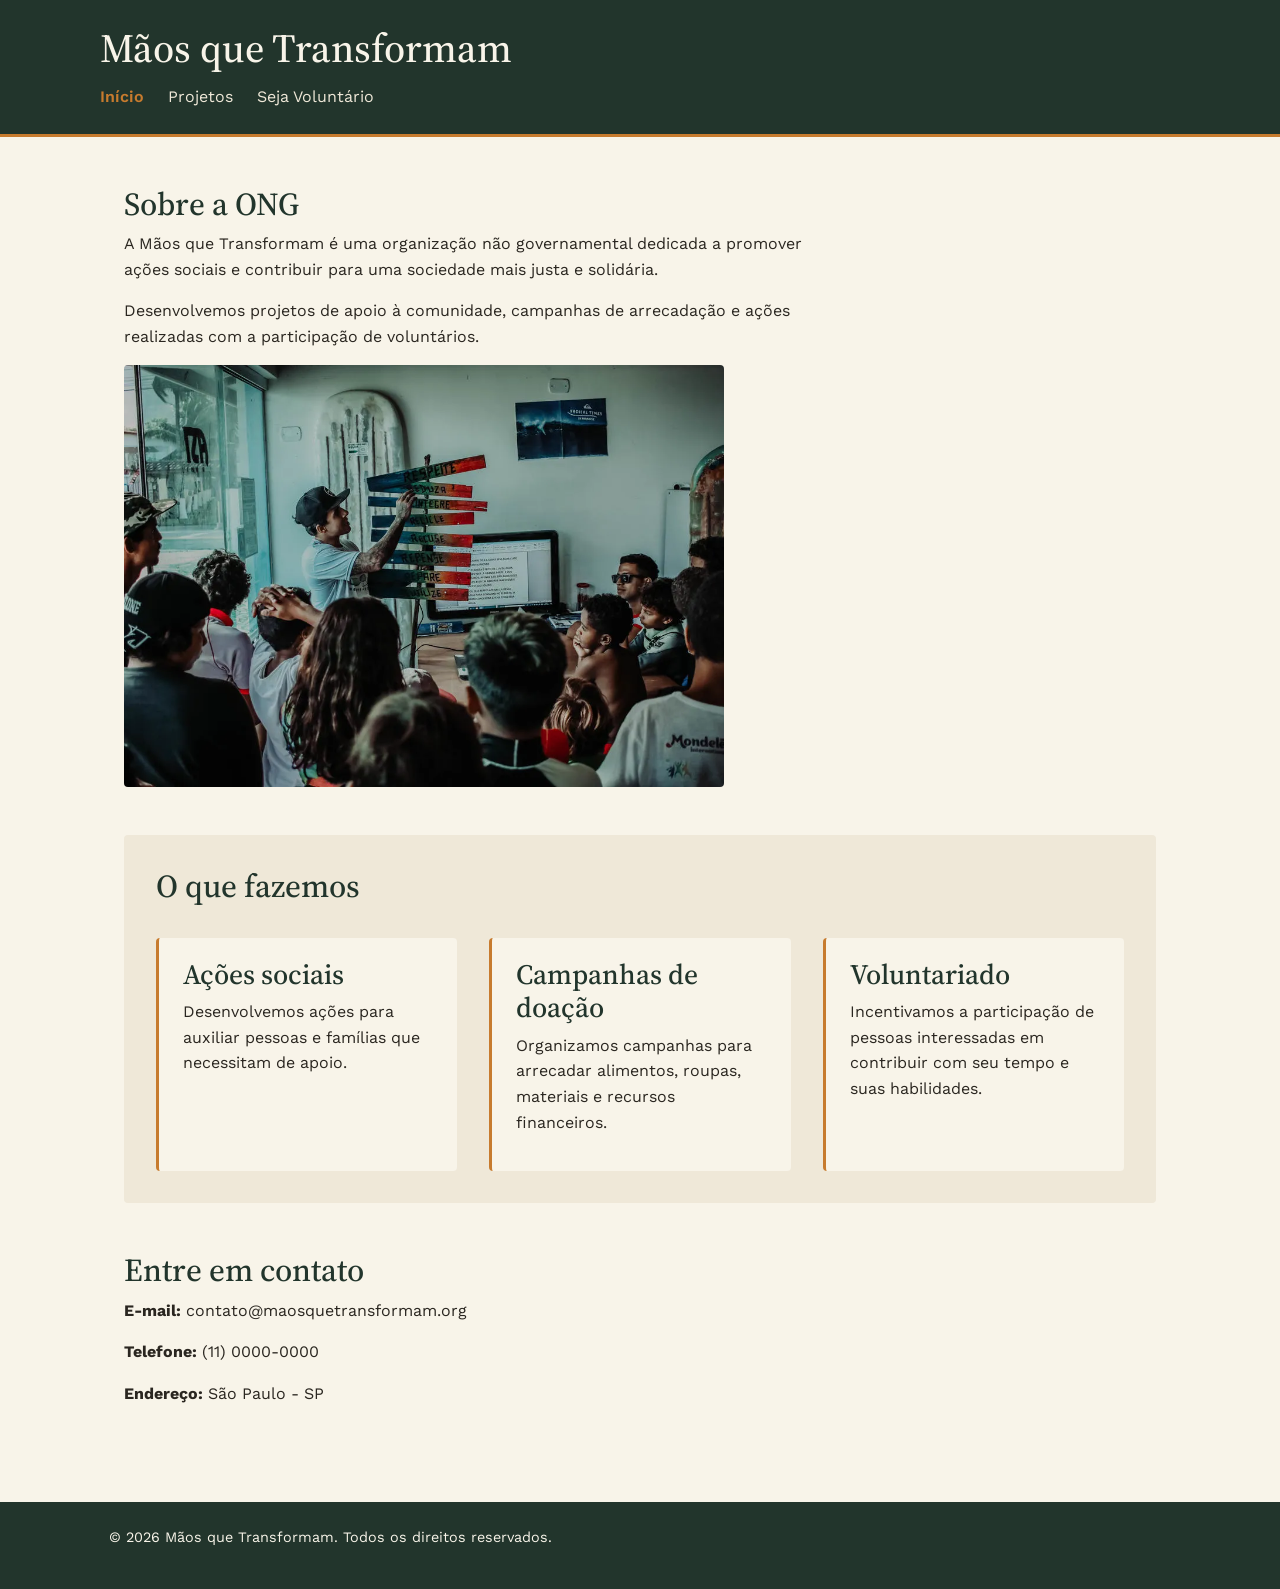
==== index.html @ f67aa786 "chore: cria estrutura inicial do projeto" ====
<!DOCTYPE html>
<html lang="pt-BR">

<head>
    <meta charset="UTF-8">
    <meta name="viewport" content="width=device-width, initial-scale=1.0">
    <link rel="stylesheet" href="https://cdn.jsdelivr.net/npm/bootstrap@5.3.3/dist/css/bootstrap.min.css">
    <link rel="stylesheet" href="css/style.css">
    <title>Mãos que Transformam</title>
</head>

<body>

    <header>
        <h1>Mãos que Transformam</h1>

        <nav aria-label="Menu principal">
            <input type="checkbox" id="menu-toggle" class="menu-toggle">
            <label for="menu-toggle" class="menu-btn" aria-label="Abrir menu">&#9776;</label>

            <div class="menu-links">
                <button class="nav-link active" data-page="inicio" type="button">Início</button>
                <button class="nav-link" data-page="projetos" type="button">Projetos</button>
                <button class="nav-link" data-page="cadastro" type="button">Seja Voluntário</button>
            </div>
        </nav>
    </header>

    <main id="app" aria-live="polite"></main>

    <footer>
        <p>&copy; 2026 Mãos que Transformam. Todos os direitos reservados.</p>
    </footer>

    <script src="https://cdn.jsdelivr.net/npm/bootstrap@5.3.3/dist/js/bootstrap.bundle.min.js"></script>
    <script src="js/script.js"></script>
</body>

</html>
---- css/style.css ----
@import url('https://fonts.googleapis.com/css2?family=Source+Serif+4:wght@600;700&family=Work+Sans:wght@400;500&display=swap');

:root {
    --verde: #22352C;
    --ambar: #C77B2E;
    --areia: #EFE8D8;
    --areia-clara: #F8F4E9;
    --texto: #2A2620;
    --grid-cols: 12;
}

* {
    box-sizing: border-box;
}

body {
    display: grid;
    grid-template-rows: auto 1fr auto;
    min-height: 100vh;
    margin: 0;
    font-family: "Work Sans", sans-serif;
    line-height: 1.6;
    color: var(--texto);
    background-color: var(--areia-clara);
}

img { max-width: 100%; border-radius: 4px; }

h1, h2, h3 { font-family: "Source Serif 4", Georgia, serif; color: var(--verde); }
p { max-width: 68ch; }

header, footer { background-color: var(--verde); color: var(--areia-clara); padding: 1.5rem; }
header { border-bottom: 3px solid var(--ambar); }

header h1 { color: var(--areia-clara); max-width: 1080px; margin: 0 auto 0.75rem; }

nav {
    display: flex;
    flex-wrap: wrap;
    align-items: center;
    gap: 1.5rem;
    max-width: 1080px;
    margin: 0 auto;
}

.nav-link {
    background: transparent;
    border: none;
    color: var(--areia);
    font: inherit;
    cursor: pointer;
    padding: 0;
    text-decoration: none;
}

.nav-link:hover,
.nav-link:focus-visible,
.nav-link.active { color: var(--ambar); }

.menu-toggle { display: none; }
.menu-btn { display: none; font-size: 1.5rem; line-height: 1; color: var(--areia-clara); cursor: pointer; }
.menu-links { display: flex; flex-wrap: wrap; gap: 1.5rem; }

@media (max-width: 767px) {
    .menu-btn { display: block; margin-left: auto; }
    .menu-links { display: none; flex-direction: column; width: 100%; }
    .menu-toggle:checked ~ .menu-links { display: flex; }
}

main {
    max-width: 1080px;
    width: 100%;
    margin: 0 auto;
    padding: 3rem 1.5rem;
}

section { margin-bottom: 3rem; }

#objetivos,
#doacoes,
#voluntariado {
    display: grid;
    grid-template-columns: repeat(var(--grid-cols), 1fr);
    gap: 1.5rem;
}

#objetivos article, #doacoes article, #voluntariado article { grid-column: span 12; }

@media (min-width: 480px) {
    #objetivos, #doacoes, #voluntariado { gap: 1.75rem; }
}

@media (min-width: 768px) {
    #objetivos article, #doacoes article, #voluntariado article { grid-column: span 6; }
}

@media (min-width: 1024px) {
    #objetivos article, #doacoes article, #voluntariado article { grid-column: span 4; }
}

@media (min-width: 1280px) {
    #objetivos, #doacoes, #voluntariado { gap: 2rem; }
}

@media (min-width: 1536px) {
    main { max-width: 1280px; }
}

#objetivos { background-color: var(--areia); padding: 2rem; border-radius: 4px; }

#objetivos h2, #doacoes h2, #voluntariado h2 { grid-column: 1 / -1; margin: 0; }

article { background-color: var(--areia-clara); border-left: 3px solid var(--ambar); border-radius: 4px; padding: 1.25rem 1.5rem; }
article h3 { margin-top: 0; }
article ul { margin: 0; padding-left: 1.25rem; }
article li { margin-bottom: 0.25rem; }
article a { color: var(--ambar); font-weight: 500; }
footer { text-align: center; font-size: 0.9rem; }

.grid-12 { display: grid; grid-template-columns: repeat(var(--grid-cols), 1fr); gap: 1.5rem; }

.col-1 { grid-column: span 1; }
.col-2 { grid-column: span 2; }
.col-3 { grid-column: span 3; }
.col-4 { grid-column: span 4; }
.col-5 { grid-column: span 5; }
.col-6 { grid-column: span 6; }
.col-7 { grid-column: span 7; }
.col-8 { grid-column: span 8; }
.col-9 { grid-column: span 9; }
.col-10 { grid-column: span 10; }
.col-11 { grid-column: span 11; }
.col-12 { grid-column: span 12; }

form { max-width: 480px; }

fieldset { border: 1px solid var(--areia); border-radius: 4px; padding: 1.25rem 1.5rem; margin-bottom: 1.5rem; }

legend { font-family: "Source Serif 4", Georgia, serif; color: var(--verde); padding: 0 0.5rem; }
label { font-weight: 500; }

input, select, textarea {
    width: 100%;
    padding: 0.5rem;
    margin-top: 0.25rem;
    border: 1px solid var(--areia);
    border-radius: 4px;
    font: inherit;
    transition: border-color 0.2s ease, box-shadow 0.2s ease;
}

input:focus, select:focus, textarea:focus {
    outline: 2px solid var(--ambar);
    outline-offset: 1px;
}

input:disabled, select:disabled, textarea:disabled {
    background-color: var(--areia);
    cursor: not-allowed;
    opacity: 0.7;
}

input:not(:placeholder-shown):valid, textarea:not(:placeholder-shown):valid {
    border-color: var(--verde);
}

input:invalid,
textarea:invalid,
select:invalid {
    border-color: rgba(34, 53, 44, 0.2);
    box-shadow: none;
}

select:valid {
    border-color: var(--verde);
}

input[type="submit"], input[type="reset"] {
    width: auto;
    padding: 0.6rem 1.25rem;
    border-radius: 4px;
    cursor: pointer;
    transition: filter 0.2s ease, background-color 0.2s ease, transform 0.1s ease, opacity 0.2s ease;
}

input[type="submit"] { background-color: var(--ambar); color: var(--areia-clara); border: none; }

input[type="submit"]:hover, input[type="submit"]:focus-visible {
    filter: brightness(1.1);
}

input[type="submit"]:active {
    filter: brightness(0.9);
    transform: translateY(1px);
}

input[type="reset"] { background-color: transparent; color: var(--verde); border: 1px solid var(--verde); }

input[type="reset"]:hover, input[type="reset"]:focus-visible {
    background-color: var(--verde);
    color: var(--areia-clara);
}

input[type="reset"]:active {
    transform: translateY(1px);
}

input[type="submit"]:disabled, input[type="reset"]:disabled {
    opacity: 0.5;
    cursor: not-allowed;
    filter: none;
    transform: none;
}

form p:last-of-type { display: flex; flex-wrap: wrap; gap: 1rem; align-items: center; }

.cadastro-shell {
    display: flex;
    justify-content: center;
    align-items: center;
    min-height: 70vh;
}

.cadastro-card {
    width: min(100%, 760px);
    background: rgba(255, 255, 255, 0.45);
    border: 1px solid rgba(34, 53, 44, 0.08);
    border-radius: 18px;
    box-shadow: 0 12px 30px rgba(34, 53, 44, 0.08);
    padding: 2rem;
}

.cadastro-form {
    max-width: 100%;
    margin: 0 auto;
}

.cadastro-form fieldset {
    background: rgba(248, 244, 233, 0.7);
    border-radius: 12px;
}

.cadastro-form .form-label {
    margin-bottom: 0.35rem;
    font-weight: 600;
    color: var(--verde);
}

.cadastro-form .form-control,
.cadastro-form .form-select,
.cadastro-form textarea {
    border-radius: 10px;
    border: 1px solid rgba(34, 53, 44, 0.2);
    padding: 0.75rem 0.9rem;
}

.cadastro-form .btn-primary {
    background-color: var(--ambar);
    border-color: var(--ambar);
    padding: 0.75rem 1.4rem;
    border-radius: 10px;
    font-weight: 600;
}

.cadastro-form .btn-primary:hover,
.cadastro-form .btn-primary:focus-visible {
    background-color: #b66d1d;
    border-color: #b66d1d;
}

.cadastro-form .btn-outline-secondary {
    border-radius: 10px;
    padding: 0.75rem 1.2rem;
    font-weight: 600;
}

.form-feedback {
    margin-top: 1rem;
    padding: 0.75rem 1rem;
    border-radius: 4px;
    background-color: #E8F5E9;
    color: var(--verde);
    border: 1px solid #A5D6A7;
    display: none;
}

.form-feedback.visible {
    display: block;
}

.cadastro-history {
    margin-top: 2rem;
    padding-top: 1.25rem;
    border-top: 1px solid rgba(34, 53, 44, 0.15);
}

.cadastro-history h3 {
    font-size: 1.25rem;
    margin-bottom: 0.75rem;
}

.cadastro-history ul {
    margin: 0;
    padding-left: 1.25rem;
}

.cadastro-history li {
    display: flex;
    flex-wrap: wrap;
    align-items: center;
    gap: 0.75rem;
    margin-bottom: 0.75rem;
}

.cadastro-history li span {
    flex: 1 1 18rem;
}

.nav-link.active {
    font-weight: 600;
}

@media (max-width: 767px) {
    .nav-link {
        text-align: left;
        padding: 0.25rem 0;
    }

    .cadastro-card {
        padding: 1.25rem;
    }
}
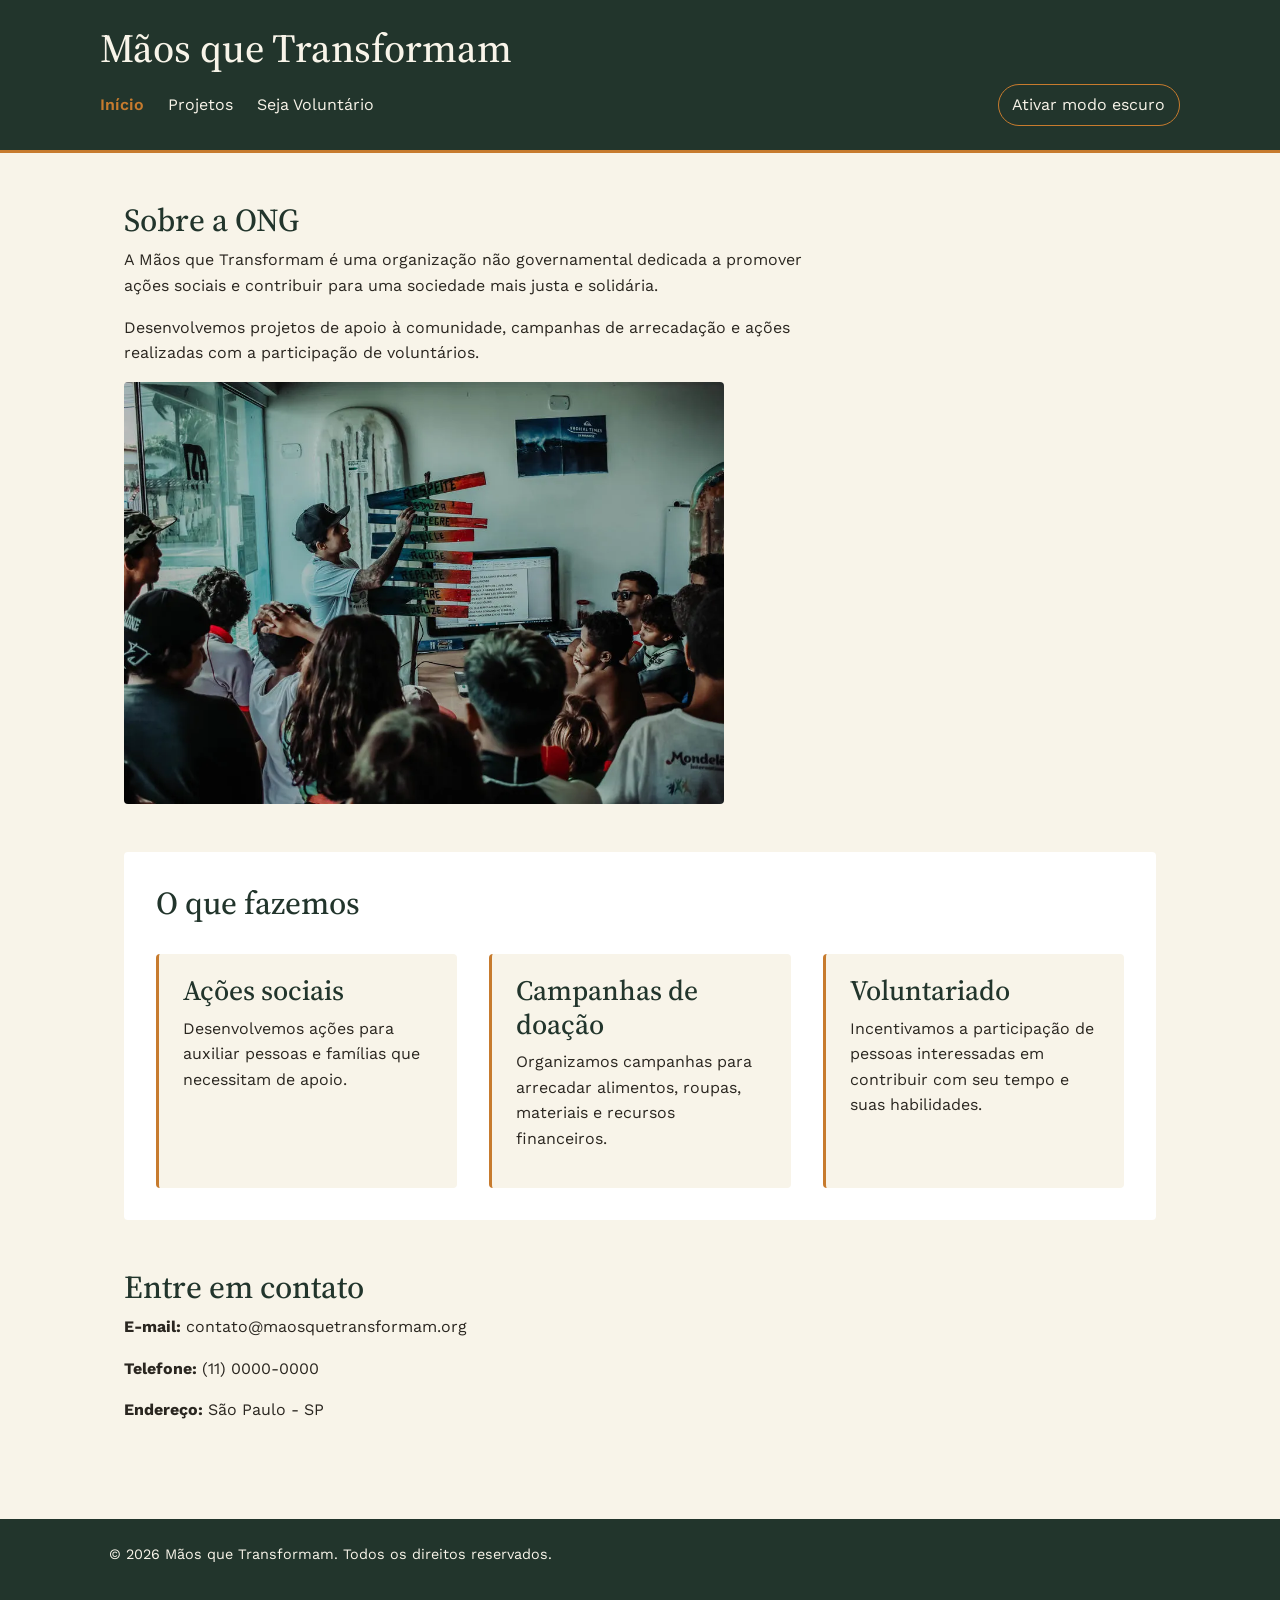
==== commit 1cb86241: "feat: adiciona alternancia de tema e organiza estilos" ====
--- a/index.html
+++ b/index.html
@@ -6,6 +6,7 @@
     <meta name="viewport" content="width=device-width, initial-scale=1.0">
     <link rel="stylesheet" href="https://cdn.jsdelivr.net/npm/bootstrap@5.3.3/dist/css/bootstrap.min.css">
     <link rel="stylesheet" href="css/style.css">
+    <link rel="stylesheet" href="css/theme.css">
     <title>Mãos que Transformam</title>
 </head>
 
@@ -23,6 +24,10 @@
                 <button class="nav-link" data-page="projetos" type="button">Projetos</button>
                 <button class="nav-link" data-page="cadastro" type="button">Seja Voluntário</button>
             </div>
+
+            <button class="theme-toggle" id="theme-toggle" type="button" aria-pressed="false">
+                Ativar modo escuro
+            </button>
         </nav>
     </header>
 
--- a/css/style.css
+++ b/css/style.css
@@ -1,11 +1,6 @@
 @import url('https://fonts.googleapis.com/css2?family=Source+Serif+4:wght@600;700&family=Work+Sans:wght@400;500&display=swap');
 
 :root {
-    --verde: #22352C;
-    --ambar: #C77B2E;
-    --areia: #EFE8D8;
-    --areia-clara: #F8F4E9;
-    --texto: #2A2620;
     --grid-cols: 12;
 }
 
@@ -21,7 +16,8 @@
     font-family: "Work Sans", sans-serif;
     line-height: 1.6;
     color: var(--texto);
-    background-color: var(--areia-clara);
+    background-color: var(--superficie);
+    transition: background-color 0.2s ease, color 0.2s ease;
 }
 
 img { max-width: 100%; border-radius: 4px; }
@@ -29,10 +25,10 @@
 h1, h2, h3 { font-family: "Source Serif 4", Georgia, serif; color: var(--verde); }
 p { max-width: 68ch; }
 
-header, footer { background-color: var(--verde); color: var(--areia-clara); padding: 1.5rem; }
+header, footer { background-color: var(--cabecalho); color: var(--texto-cabecalho); padding: 1.5rem; }
 header { border-bottom: 3px solid var(--ambar); }
 
-header h1 { color: var(--areia-clara); max-width: 1080px; margin: 0 auto 0.75rem; }
+header h1 { color: var(--texto-cabecalho); max-width: 1080px; margin: 0 auto 0.75rem; }
 
 nav {
     display: flex;
@@ -46,7 +42,7 @@
 .nav-link {
     background: transparent;
     border: none;
-    color: var(--areia);
+    color: var(--texto-cabecalho);
     font: inherit;
     cursor: pointer;
     padding: 0;
@@ -58,7 +54,7 @@
 .nav-link.active { color: var(--ambar); }
 
 .menu-toggle { display: none; }
-.menu-btn { display: none; font-size: 1.5rem; line-height: 1; color: var(--areia-clara); cursor: pointer; }
+.menu-btn { display: none; font-size: 1.5rem; line-height: 1; color: var(--texto-cabecalho); cursor: pointer; }
 .menu-links { display: flex; flex-wrap: wrap; gap: 1.5rem; }
 
 @media (max-width: 767px) {
@@ -106,11 +102,11 @@
     main { max-width: 1280px; }
 }
 
-#objetivos { background-color: var(--areia); padding: 2rem; border-radius: 4px; }
+#objetivos { background-color: var(--superficie-card); padding: 2rem; border-radius: 4px; }
 
 #objetivos h2, #doacoes h2, #voluntariado h2 { grid-column: 1 / -1; margin: 0; }
 
-article { background-color: var(--areia-clara); border-left: 3px solid var(--ambar); border-radius: 4px; padding: 1.25rem 1.5rem; }
+article { background-color: var(--superficie); border-left: 3px solid var(--ambar); border-radius: 4px; padding: 1.25rem 1.5rem; }
 article h3 { margin-top: 0; }
 article ul { margin: 0; padding-left: 1.25rem; }
 article li { margin-bottom: 0.25rem; }
@@ -143,7 +139,7 @@
     width: 100%;
     padding: 0.5rem;
     margin-top: 0.25rem;
-    border: 1px solid var(--areia);
+    border: 1px solid var(--borda);
     border-radius: 4px;
     font: inherit;
     transition: border-color 0.2s ease, box-shadow 0.2s ease;
@@ -223,8 +219,8 @@
 
 .cadastro-card {
     width: min(100%, 760px);
-    background: rgba(255, 255, 255, 0.45);
-    border: 1px solid rgba(34, 53, 44, 0.08);
+    background: var(--superficie-card);
+    border: 1px solid var(--borda);
     border-radius: 18px;
     box-shadow: 0 12px 30px rgba(34, 53, 44, 0.08);
     padding: 2rem;
@@ -236,7 +232,7 @@
 }
 
 .cadastro-form fieldset {
-    background: rgba(248, 244, 233, 0.7);
+    background: var(--superficie-campo);
     border-radius: 12px;
 }
 
@@ -250,7 +246,7 @@
 .cadastro-form .form-select,
 .cadastro-form textarea {
     border-radius: 10px;
-    border: 1px solid rgba(34, 53, 44, 0.2);
+    border: 1px solid var(--borda);
     padding: 0.75rem 0.9rem;
 }
 
@@ -269,18 +265,28 @@
 }
 
 .cadastro-form .btn-outline-secondary {
+    color: var(--botao-secundario-texto);
+    border-color: var(--botao-secundario-borda);
+    background-color: transparent;
     border-radius: 10px;
     padding: 0.75rem 1.2rem;
     font-weight: 600;
+}
+
+.cadastro-form .btn-outline-secondary:hover,
+.cadastro-form .btn-outline-secondary:focus-visible {
+    color: var(--texto-cabecalho);
+    background-color: var(--botao-secundario-fundo-hover);
+    border-color: var(--botao-secundario-fundo-hover);
 }
 
 .form-feedback {
     margin-top: 1rem;
     padding: 0.75rem 1rem;
     border-radius: 4px;
-    background-color: #E8F5E9;
+    background-color: var(--sucesso-fundo);
     color: var(--verde);
-    border: 1px solid #A5D6A7;
+    border: 1px solid var(--sucesso-borda);
     display: none;
 }
 
@@ -291,7 +297,7 @@
 .cadastro-history {
     margin-top: 2rem;
     padding-top: 1.25rem;
-    border-top: 1px solid rgba(34, 53, 44, 0.15);
+    border-top: 1px solid var(--borda);
 }
 
 .cadastro-history h3 {
@@ -329,4 +335,5 @@
     .cadastro-card {
         padding: 1.25rem;
     }
+
 }
--- a/css/theme.css
+++ b/css/theme.css
@@ -0,0 +1,62 @@
+:root {
+    --verde: #22352C;
+    --ambar: #C77B2E;
+    --areia: #EFE8D8;
+    --areia-clara: #F8F4E9;
+    --texto: #2A2620;
+    --superficie: #F8F4E9;
+    --superficie-elevada: rgba(255, 255, 255, 0.45);
+    --superficie-card: #FFFFFF;
+    --superficie-campo: rgba(248, 244, 233, 0.7);
+    --cabecalho: var(--verde);
+    --texto-cabecalho: #F8F4E9;
+    --botao-secundario-texto: #495057;
+    --botao-secundario-borda: #6C757D;
+    --botao-secundario-fundo-hover: #6C757D;
+    --borda: rgba(34, 53, 44, 0.2);
+    --sucesso-fundo: #E8F5E9;
+    --sucesso-borda: #A5D6A7;
+}
+
+body.dark-mode {
+    --verde: #D7E8DC;
+    --ambar: #F0A45B;
+    --areia: #26362E;
+    --areia-clara: #18231E;
+    --texto: #F4F1E8;
+    --superficie: #18231E;
+    --superficie-elevada: rgba(38, 54, 46, 0.92);
+    --superficie-card: #22342B;
+    --superficie-campo: #1D2D25;
+    --cabecalho: #101A16;
+    --texto-cabecalho: #F4F1E8;
+    --botao-secundario-texto: #D5DDD8;
+    --botao-secundario-borda: #9CAAA1;
+    --botao-secundario-fundo-hover: #718078;
+    --borda: rgba(215, 232, 220, 0.25);
+    --sucesso-fundo: #213B2A;
+    --sucesso-borda: #6FA77B;
+}
+
+.theme-toggle {
+    margin-left: auto;
+    border: 1px solid var(--ambar);
+    border-radius: 999px;
+    padding: 0.45rem 0.85rem;
+    background: transparent;
+    color: var(--texto-cabecalho);
+    font: inherit;
+    cursor: pointer;
+}
+
+.theme-toggle:hover,
+.theme-toggle:focus-visible {
+    background-color: var(--ambar);
+    color: var(--verde);
+}
+
+@media (max-width: 767px) {
+    .theme-toggle {
+        margin-left: 0;
+    }
+}
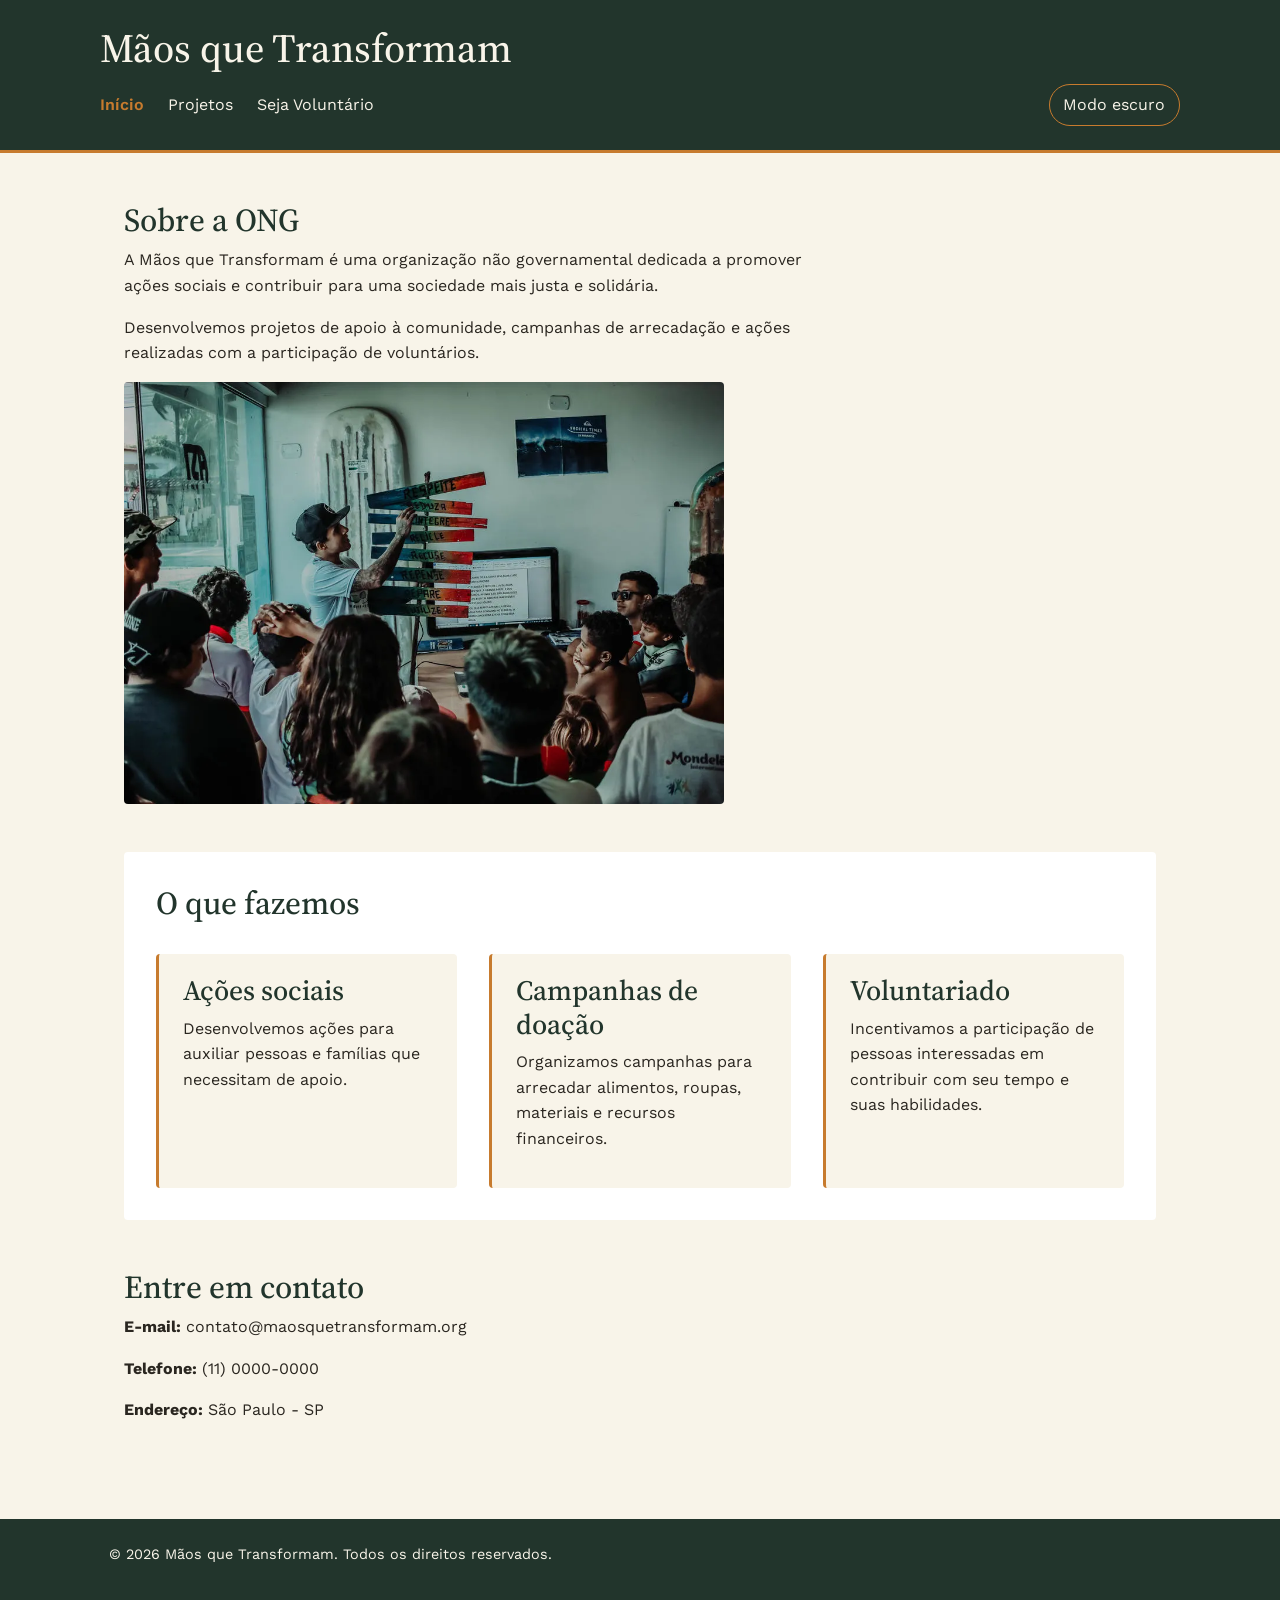
==== commit c6790014: "ui: simplifica rotulos do alternador de tema" ====
--- a/index.html
+++ b/index.html
@@ -26,7 +26,7 @@
             </div>
 
             <button class="theme-toggle" id="theme-toggle" type="button" aria-pressed="false">
-                Ativar modo escuro
+                Modo escuro
             </button>
         </nav>
     </header>
